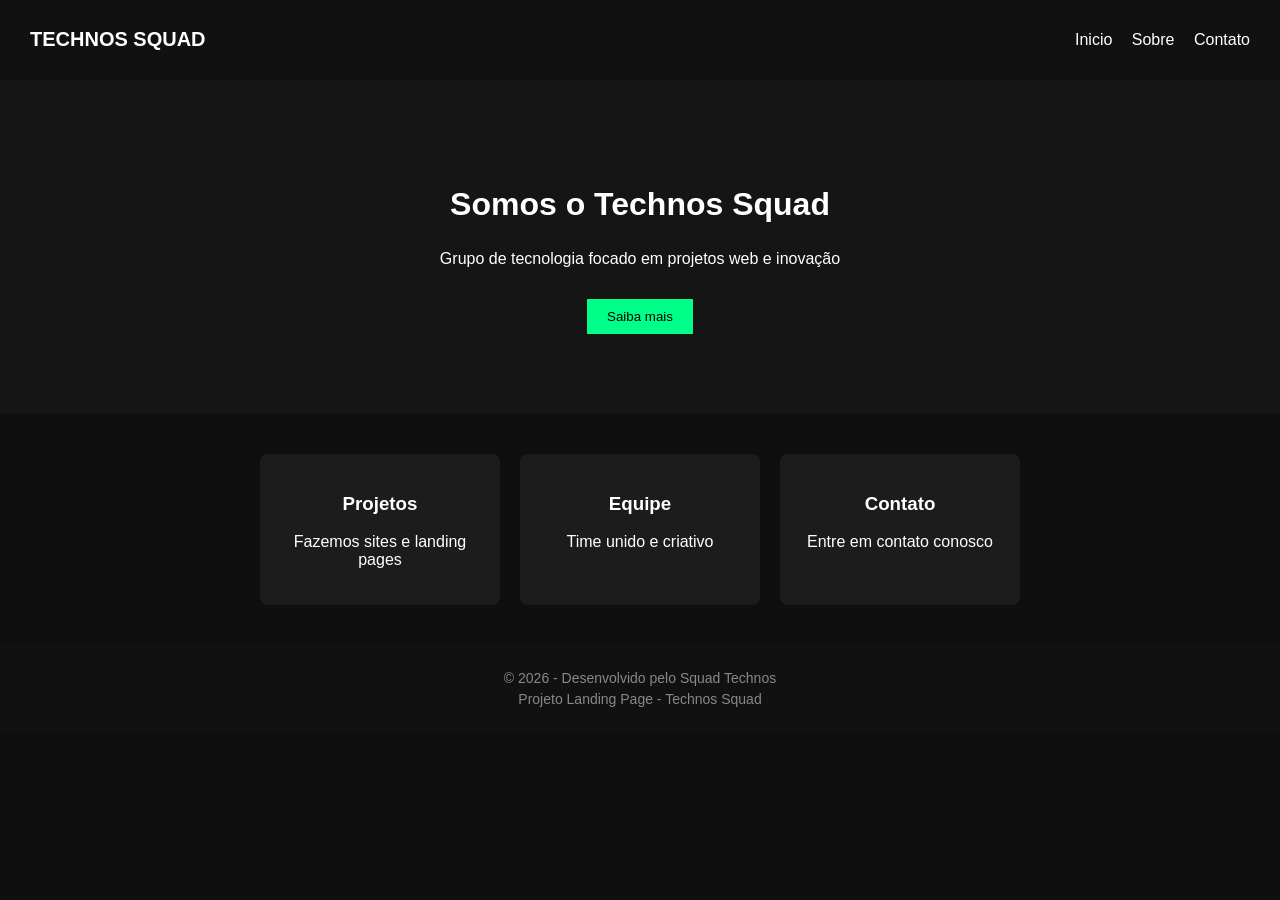
==== index.html @ b8d07aed "commit3: finaliza layout com banner" ====
<!DOCTYPE html>
<html>
<head>
    <meta charset="UTF-8">
    <title>TECHNOS SQUAD</title>
    <link rel="stylesheet" href="style.css">
</head>
<body>
    <header>
        <h1>TECHNOS SQUAD</h1>
        <nav>
            <a href="#">Inicio</a>
            <a href="#">Sobre</a>
            <a href="#">Contato</a>
        </nav>
    </header>

    <main>
        <section class="banner">
            
            <h2>Somos o Technos Squad</h2>
            <p>Grupo de tecnologia focado em projetos web e inovação</p>
            <button>Saiba mais</button>
        </section>

        <section class="sobre">
            <div class="box">
                <h3>Projetos</h3>
                <p>Fazemos sites e landing pages</p>
            </div>
            <div class="box">
                <h3>Equipe</h3>
                <p>Time unido e criativo</p>
            </div>
            <div class="box">
                <h3>Contato</h3>
                <p>Entre em contato conosco</p>
            </div>
        </section>
    </main>

    <footer>
        <p>© 2026 - Desenvolvido pelo Squad Technos</p>
        <p>Projeto Landing Page - Technos Squad</p>
    </footer>
</body>
</html>
---- style.css ----
body{
    margin: 0;
    font-family: Arial;
    background: #0f0f0f;
    color: white;
}

header{
    display: flex;
    justify-content: space-between;
    padding: 15px 30px;
    background: #111;
    align-items: center;
}

header h1{
    font-size: 20px;
}

nav a{
    color: white;
    text-decoration: none;
    margin-left: 15px;
}

.banner{
    padding: 80px 30px;
    text-align: center;
    background: #151515;
}

.banner h2{
    font-size: 32px;
}

.banner button{
    padding: 10px 20px;
    margin-top: 15px;
    background: #00ff88;
    border: none;
    cursor: pointer;
}

.sobre{
    display: flex;
    justify-content: center;
    gap: 20px;
    padding: 40px;
}

.box{
    background: #1c1c1c;
    padding: 20px;
    width: 200px;
    border-radius: 8px;
    text-align: center;
}

footer{
    text-align: center;
    padding: 20px;
    background: #111;
    font-size: 14px;
    color: #888;
}

footer p{
    margin: 5px;
}
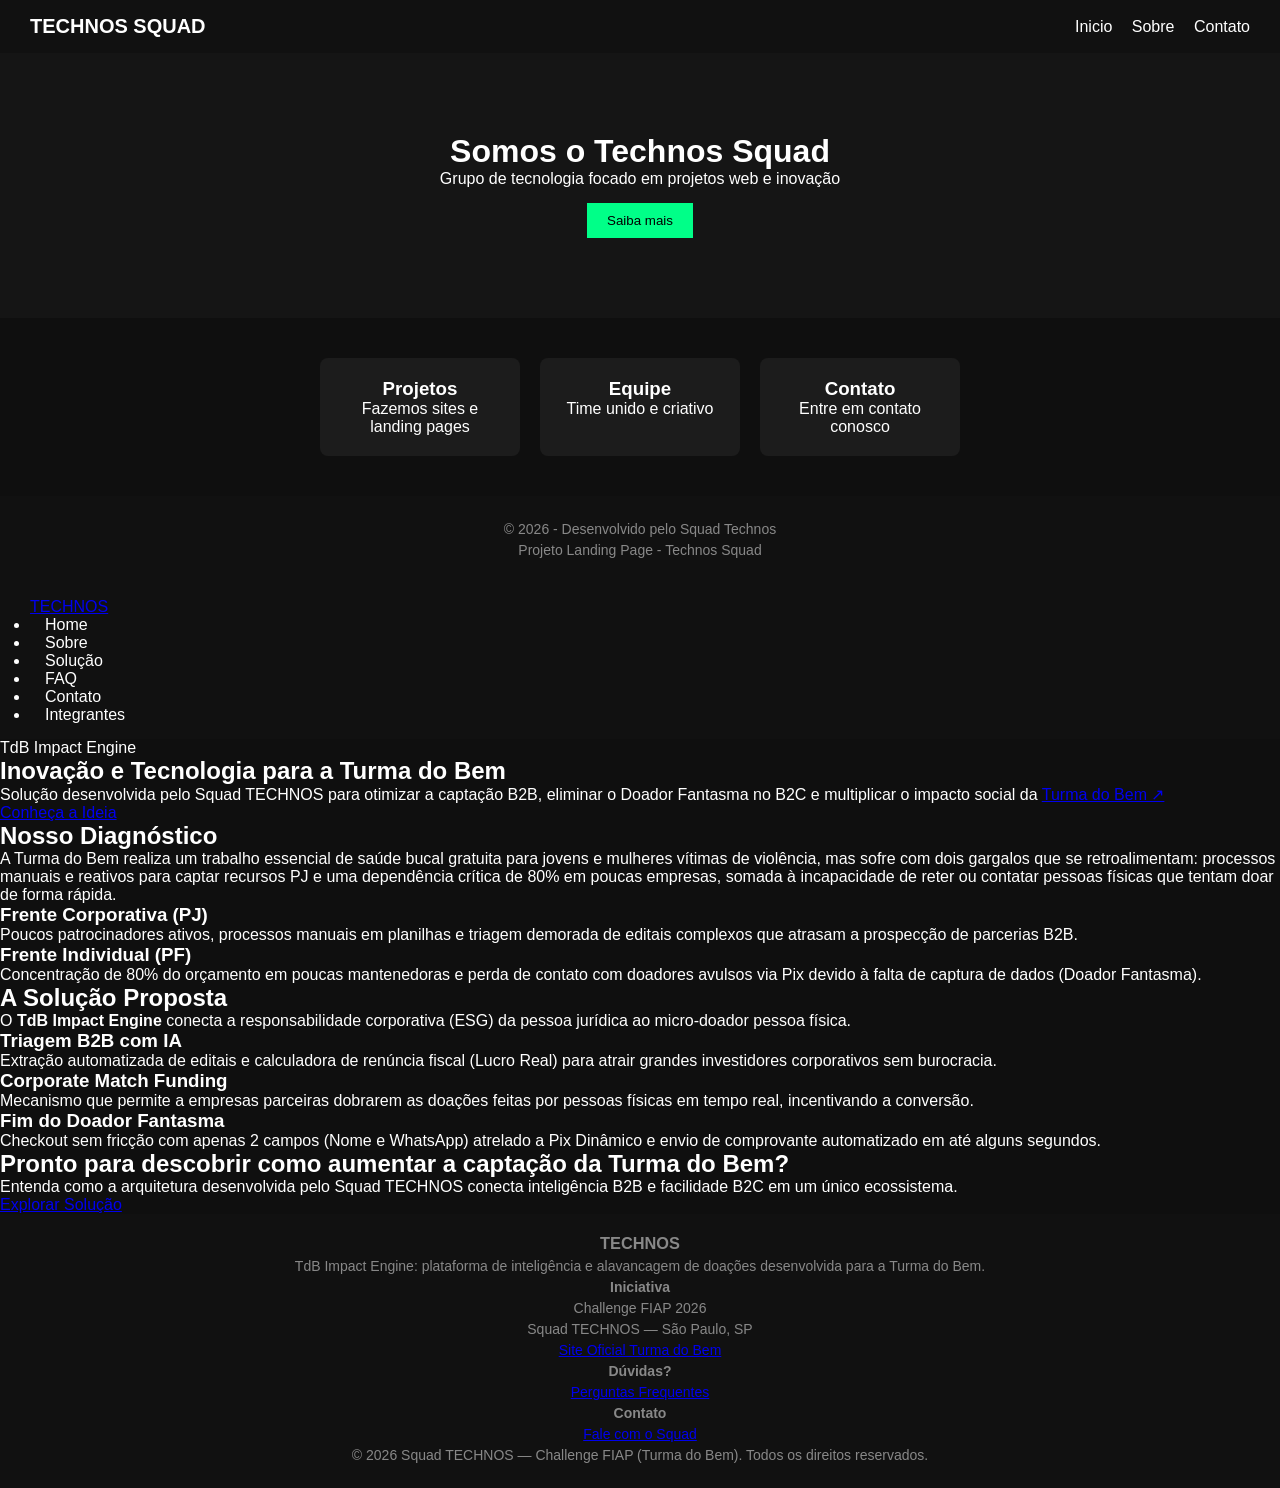
==== commit 798d2cc9: "merge: resolve conflito" ====
--- a/index.html
+++ b/index.html
@@ -44,4 +44,171 @@
         <p>Projeto Landing Page - Technos Squad</p>
     </footer>
 </body>
+</html><!DOCTYPE html>
+
+<html lang="pt-BR">
+
+<head>
+
+  <meta charset="UTF-8">
+
+  <meta name="viewport" content="width=device-width, initial-scale=1.0">
+
+  <title>TECHNOS - TdB Impact Engine</title>
+
+  <link rel="stylesheet" href="css/style.css">
+
+  <link rel="icon" href="imagens/icon technos.jpeg" type="image/jpeg">
+
+
+</head>
+
+<body>
+
+  <!-- HEADER / NAVEGAÇÃO  -->
+
+  <header class="header">
+
+    <div class="container header-container">
+      <div class="logo">
+        <a href="index.html">TECHNOS</a>
+      </div>
+      <nav class="nav-menu">
+        <ul>
+          <li><a href="index.html" class="active">Home</a></li>
+          <li><a href="paginas/sobre.html">Sobre</a></li>
+          <li><a href="paginas/solucao.html">Solução</a></li>
+          <li><a href="paginas/faq.html">FAQ</a></li>
+          <li><a href="paginas/contato.html">Contato</a></li>
+          <li><a href="paginas/integrantes.html">Integrantes</a></li>
+        </ul>
+      </nav>
+    </div>
+
+  </header>
+
+
+  
+  <!-- HOME -->
+
+  <section class="hero">
+
+    <div class="container hero-container">
+      <span class="badge-solucao">TdB Impact Engine</span>
+      <h1 class="hero-title">Inovação e Tecnologia para a <span>Turma do Bem</span></h1>
+      <p class="hero-description">
+        Solução desenvolvida pelo Squad TECHNOS para otimizar a captação B2B, eliminar o Doador Fantasma no B2C e multiplicar o impacto social da <a href="https://turmadobem.org.br/" target="_blank" rel="noopener noreferrer" class="link-externo" title="Clique para acessar o site oficial da Turma do Bem">Turma do Bem ↗</a>
+      </p>
+      <a href="paginas/sobre.html" class="btn btn-primary">Conheça a Ideia</a>
+    </div>
+
+  </section>
+      
+  <!-- DIAGNÓSTICO E GARGALOS DA TURMA DO BEM -->
+
+  <section class="section problema">
+
+    <div class="container">
+      <h2 class="section-title">Nosso Diagnóstico</h2>
+      
+      <p class="section-subtitle">
+        A Turma do Bem realiza um trabalho essencial de saúde bucal gratuita para jovens e mulheres vítimas de violência, mas sofre com dois gargalos que se retroalimentam: processos manuais e reativos para captar recursos PJ e uma dependência crítica de 80% em poucas empresas, somada à incapacidade de reter ou contatar pessoas físicas que tentam doar de forma rápida.
+      </p>
+      
+      <div class="grid-2">
+        <div class="card">
+          <h3>Frente Corporativa (PJ)</h3>
+          <p>Poucos patrocinadores ativos, processos manuais em planilhas e triagem demorada de editais complexos que atrasam a prospecção de parcerias B2B.</p>
+        </div>
+        <div class="card">
+          <h3>Frente Individual (PF)</h3>
+          <p>Concentração de 80% do orçamento em poucas mantenedoras e perda de contato com doadores avulsos via Pix devido à falta de captura de dados (Doador Fantasma).</p>
+        </div>
+      </div>
+    </div>
+
+  </section>
+
+  <!-- SOLUÇÃO -->
+   
+  <section class="section proposta">
+
+    <div class="container">
+      <h2 class="section-title">A Solução Proposta</h2>
+
+      <p class="section-subtitle">
+        O <strong>TdB Impact Engine</strong> conecta a responsabilidade corporativa (ESG) da pessoa jurídica ao micro-doador pessoa física.
+      </p>
+      
+      <div class="grid-3">
+        <div class="card card-highlight">
+          <h3>Triagem B2B com IA</h3>
+          <p>Extração automatizada de editais e calculadora de renúncia fiscal (Lucro Real) para atrair grandes investidores corporativos sem burocracia.</p>
+        </div>
+        <div class="card card-highlight">
+          <h3>Corporate Match Funding</h3>
+          <p>Mecanismo que permite a empresas parceiras dobrarem as doações feitas por pessoas físicas em tempo real, incentivando a conversão.</p>
+        </div>
+        <div class="card card-highlight">
+          <h3>Fim do Doador Fantasma</h3>
+          <p>Checkout sem fricção com apenas 2 campos (Nome e WhatsApp) atrelado a Pix Dinâmico e envio de comprovante automatizado em até alguns segundos.</p>
+        </div>
+      </div>
+    </div>
+
+  </section>
+
+  <!-- SOLUÇÃO + CTA -->
+
+  <section class="section destaque">
+
+    <div class="container destaque-container">
+      <h2>Pronto para descobrir como aumentar a captação da Turma do Bem?</h2>
+      <p>Entenda como a arquitetura desenvolvida pelo Squad TECHNOS conecta inteligência B2B e facilidade B2C em um único ecossistema.</p>
+      <a href="paginas/solucao.html" class="btn btn-secondary">Explorar Solução</a>
+    </div>
+
+  </section>
+
+  <!-- FOOTER -->
+
+  <footer>
+
+    <div class="container footer-grid">
+      <div class="footer-col">
+        <h3 class="footer-logo">TECHNOS</h3>
+        <p class="footer-text">
+          TdB Impact Engine: plataforma de inteligência e alavancagem de doações desenvolvida para a Turma do Bem.
+        </p>
+      </div>
+
+      <div class="footer-col">
+        <h4 class="footer-heading">Iniciativa</h4>
+        <p class="footer-text">Challenge FIAP 2026</p>
+        <p class="footer-text">Squad TECHNOS — São Paulo, SP</p>
+        <p class="footer-text"><a href="https://turmadobem.org.br/" target="_blank" rel="noopener noreferrer">Site Oficial Turma do Bem</a></p>
+      </div>
+
+      <div class="footer-col">
+        <h4 class="footer-heading">Dúvidas?</h4>
+        <p class="footer-text"><a href="paginas/faq.html">Perguntas Frequentes</a></p>
+      </div>
+
+      <div class="footer-col">
+        <h4 class="footer-heading">Contato</h4>
+        <p class="footer-text"><a href="paginas/contato.html">Fale com o Squad</a></p>
+      </div>
+
+    </div>
+
+    <div class="footer-bottom">
+      <div class="container">
+        <p>&copy; 2026 Squad TECHNOS — Challenge FIAP (Turma do Bem). Todos os direitos reservados.</p>
+      </div>
+    </div>
+    
+  </footer>
+
+</body>
+
 </html>
--- a/css/style.css
+++ b/css/style.css
@@ -0,0 +1,6 @@
+/* Reset Global e Normalização */
+* {
+  margin: 0;
+  padding: 0;
+  box-sizing: border-box;
+}
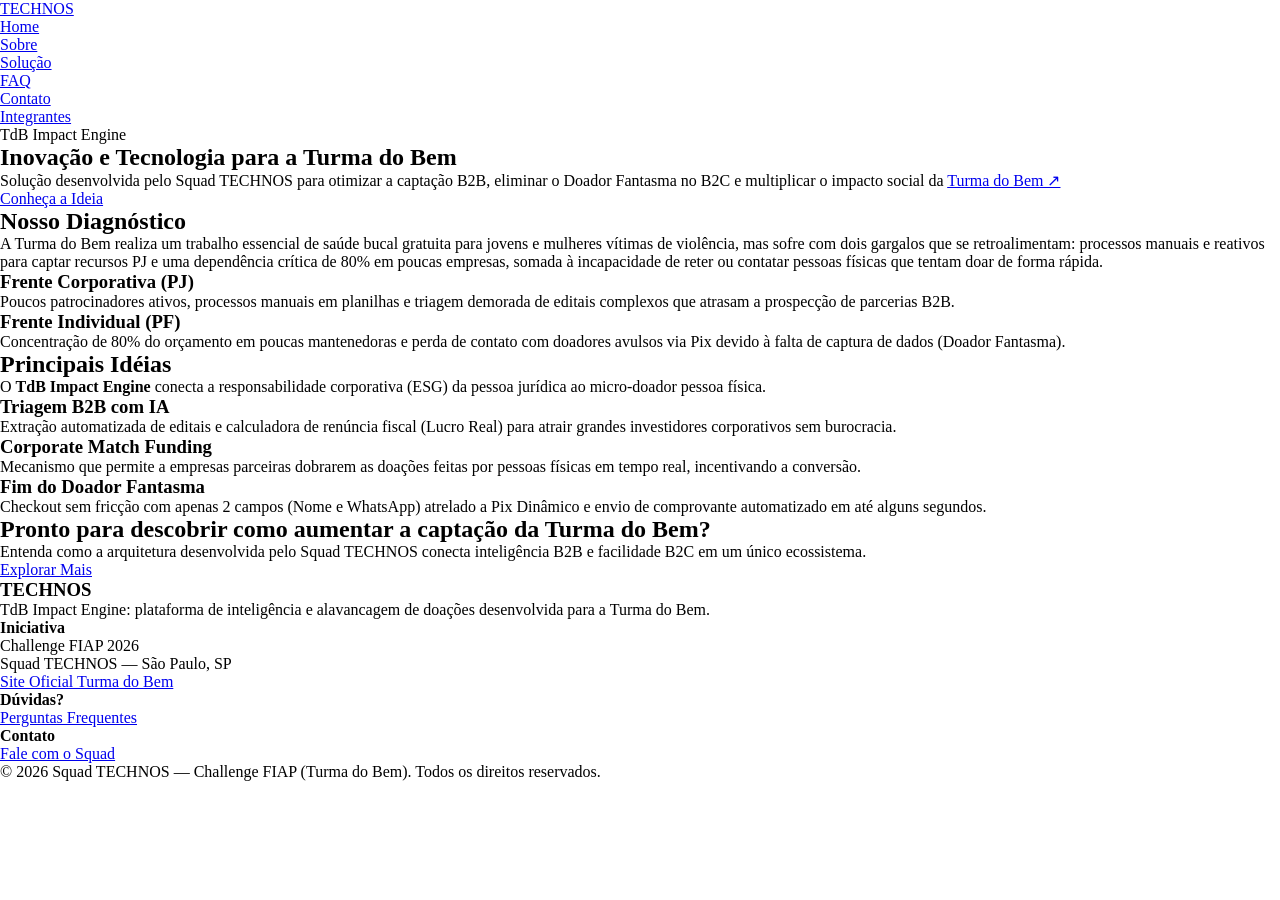
==== commit 5ecc2bb6: "minhas alterações nas páginas index e sobre na versão antiga" ====
--- a/index.html
+++ b/index.html
@@ -1,50 +1,4 @@
 <!DOCTYPE html>
-<html>
-<head>
-    <meta charset="UTF-8">
-    <title>TECHNOS SQUAD</title>
-    <link rel="stylesheet" href="style.css">
-</head>
-<body>
-    <header>
-        <h1>TECHNOS SQUAD</h1>
-        <nav>
-            <a href="#">Inicio</a>
-            <a href="#">Sobre</a>
-            <a href="#">Contato</a>
-        </nav>
-    </header>
-
-    <main>
-        <section class="banner">
-            
-            <h2>Somos o Technos Squad</h2>
-            <p>Grupo de tecnologia focado em projetos web e inovação</p>
-            <button>Saiba mais</button>
-        </section>
-
-        <section class="sobre">
-            <div class="box">
-                <h3>Projetos</h3>
-                <p>Fazemos sites e landing pages</p>
-            </div>
-            <div class="box">
-                <h3>Equipe</h3>
-                <p>Time unido e criativo</p>
-            </div>
-            <div class="box">
-                <h3>Contato</h3>
-                <p>Entre em contato conosco</p>
-            </div>
-        </section>
-    </main>
-
-    <footer>
-        <p>© 2026 - Desenvolvido pelo Squad Technos</p>
-        <p>Projeto Landing Page - Technos Squad</p>
-    </footer>
-</body>
-</html><!DOCTYPE html>
 
 <html lang="pt-BR">
 
@@ -58,7 +12,7 @@
 
   <link rel="stylesheet" href="css/style.css">
 
-  <link rel="icon" href="imagens/icon technos.jpeg" type="image/jpeg">
+  <link rel="icon" href="imagens/icon-technos.jpeg" type="image/jpeg">
 
 
 </head>
@@ -134,7 +88,7 @@
   <section class="section proposta">
 
     <div class="container">
-      <h2 class="section-title">A Solução Proposta</h2>
+      <h2 class="section-title">Principais Idéias</h2>
 
       <p class="section-subtitle">
         O <strong>TdB Impact Engine</strong> conecta a responsabilidade corporativa (ESG) da pessoa jurídica ao micro-doador pessoa física.
@@ -165,7 +119,7 @@
     <div class="container destaque-container">
       <h2>Pronto para descobrir como aumentar a captação da Turma do Bem?</h2>
       <p>Entenda como a arquitetura desenvolvida pelo Squad TECHNOS conecta inteligência B2B e facilidade B2C em um único ecossistema.</p>
-      <a href="paginas/solucao.html" class="btn btn-secondary">Explorar Solução</a>
+      <a href="paginas/sobre.html" class="btn btn-secondary">Explorar Mais</a>
     </div>
 
   </section>
--- a/css/style.css
+++ b/css/style.css
@@ -1,6 +1,7 @@
-/* Reset Global e Normalização */
-* {
-  margin: 0;
-  padding: 0;
-  box-sizing: border-box;
-}
+  * {
+    margin: 0;
+    padding: 0;
+    box-sizing: border-box;
+  }
+  
+  
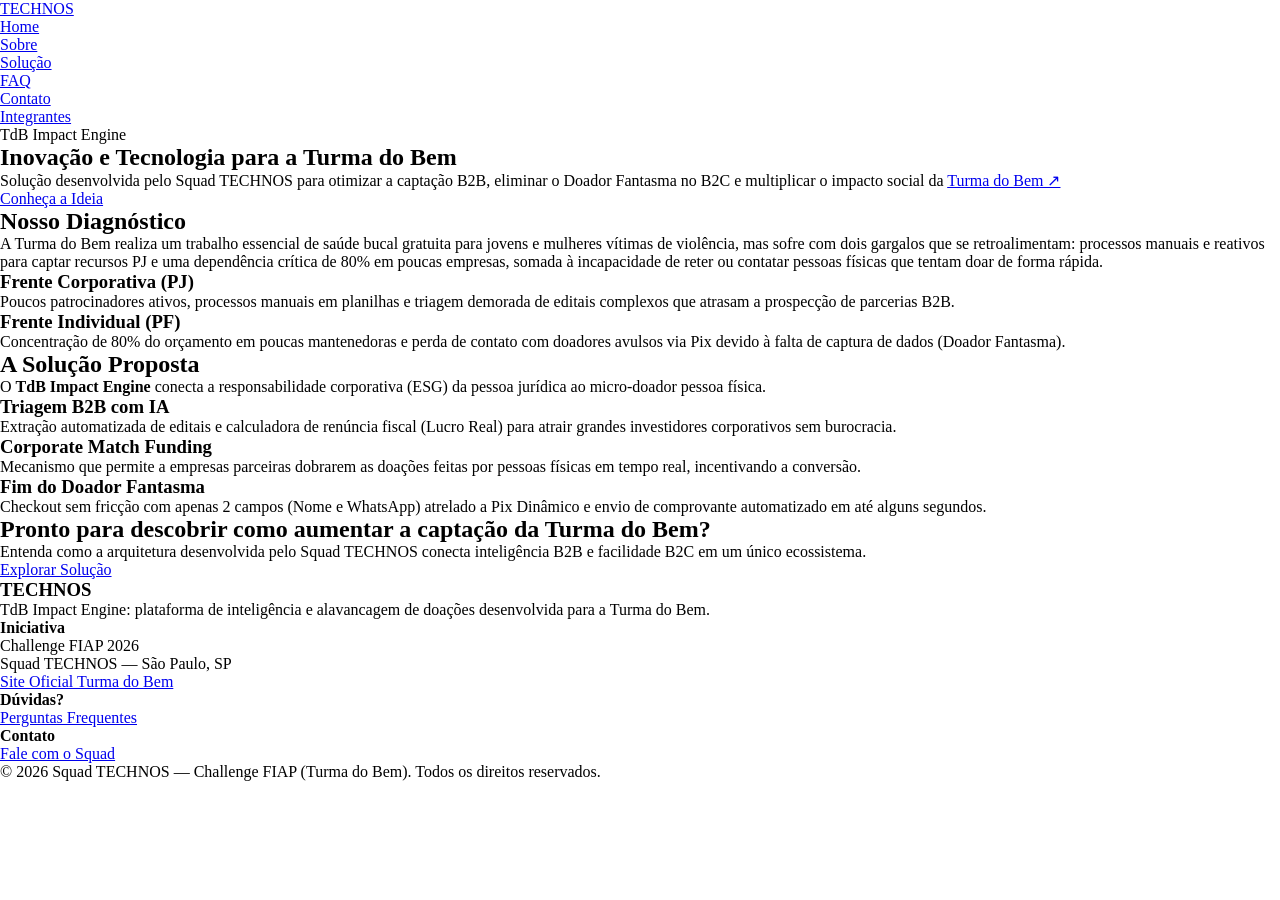
==== commit 1a2a778b: "feat: Criando pagina da solução 01" ====
--- a/index.html
+++ b/index.html
@@ -12,7 +12,7 @@
 
   <link rel="stylesheet" href="css/style.css">
 
-  <link rel="icon" href="imagens/icon-technos.jpeg" type="image/jpeg">
+  <link rel="icon" href="imagens/icon technos.jpeg" type="image/jpeg">
 
 
 </head>
@@ -31,7 +31,7 @@
         <ul>
           <li><a href="index.html" class="active">Home</a></li>
           <li><a href="paginas/sobre.html">Sobre</a></li>
-          <li><a href="paginas/solucao.html">Solução</a></li>
+          <li><a href="paginas/solucao/doar.html">Solução</a></li>
           <li><a href="paginas/faq.html">FAQ</a></li>
           <li><a href="paginas/contato.html">Contato</a></li>
           <li><a href="paginas/integrantes.html">Integrantes</a></li>
@@ -88,7 +88,7 @@
   <section class="section proposta">
 
     <div class="container">
-      <h2 class="section-title">Principais Idéias</h2>
+      <h2 class="section-title">A Solução Proposta</h2>
 
       <p class="section-subtitle">
         O <strong>TdB Impact Engine</strong> conecta a responsabilidade corporativa (ESG) da pessoa jurídica ao micro-doador pessoa física.
@@ -119,7 +119,7 @@
     <div class="container destaque-container">
       <h2>Pronto para descobrir como aumentar a captação da Turma do Bem?</h2>
       <p>Entenda como a arquitetura desenvolvida pelo Squad TECHNOS conecta inteligência B2B e facilidade B2C em um único ecossistema.</p>
-      <a href="paginas/sobre.html" class="btn btn-secondary">Explorar Mais</a>
+      <a href="paginas/solucao.html" class="btn btn-secondary">Explorar Solução</a>
     </div>
 
   </section>
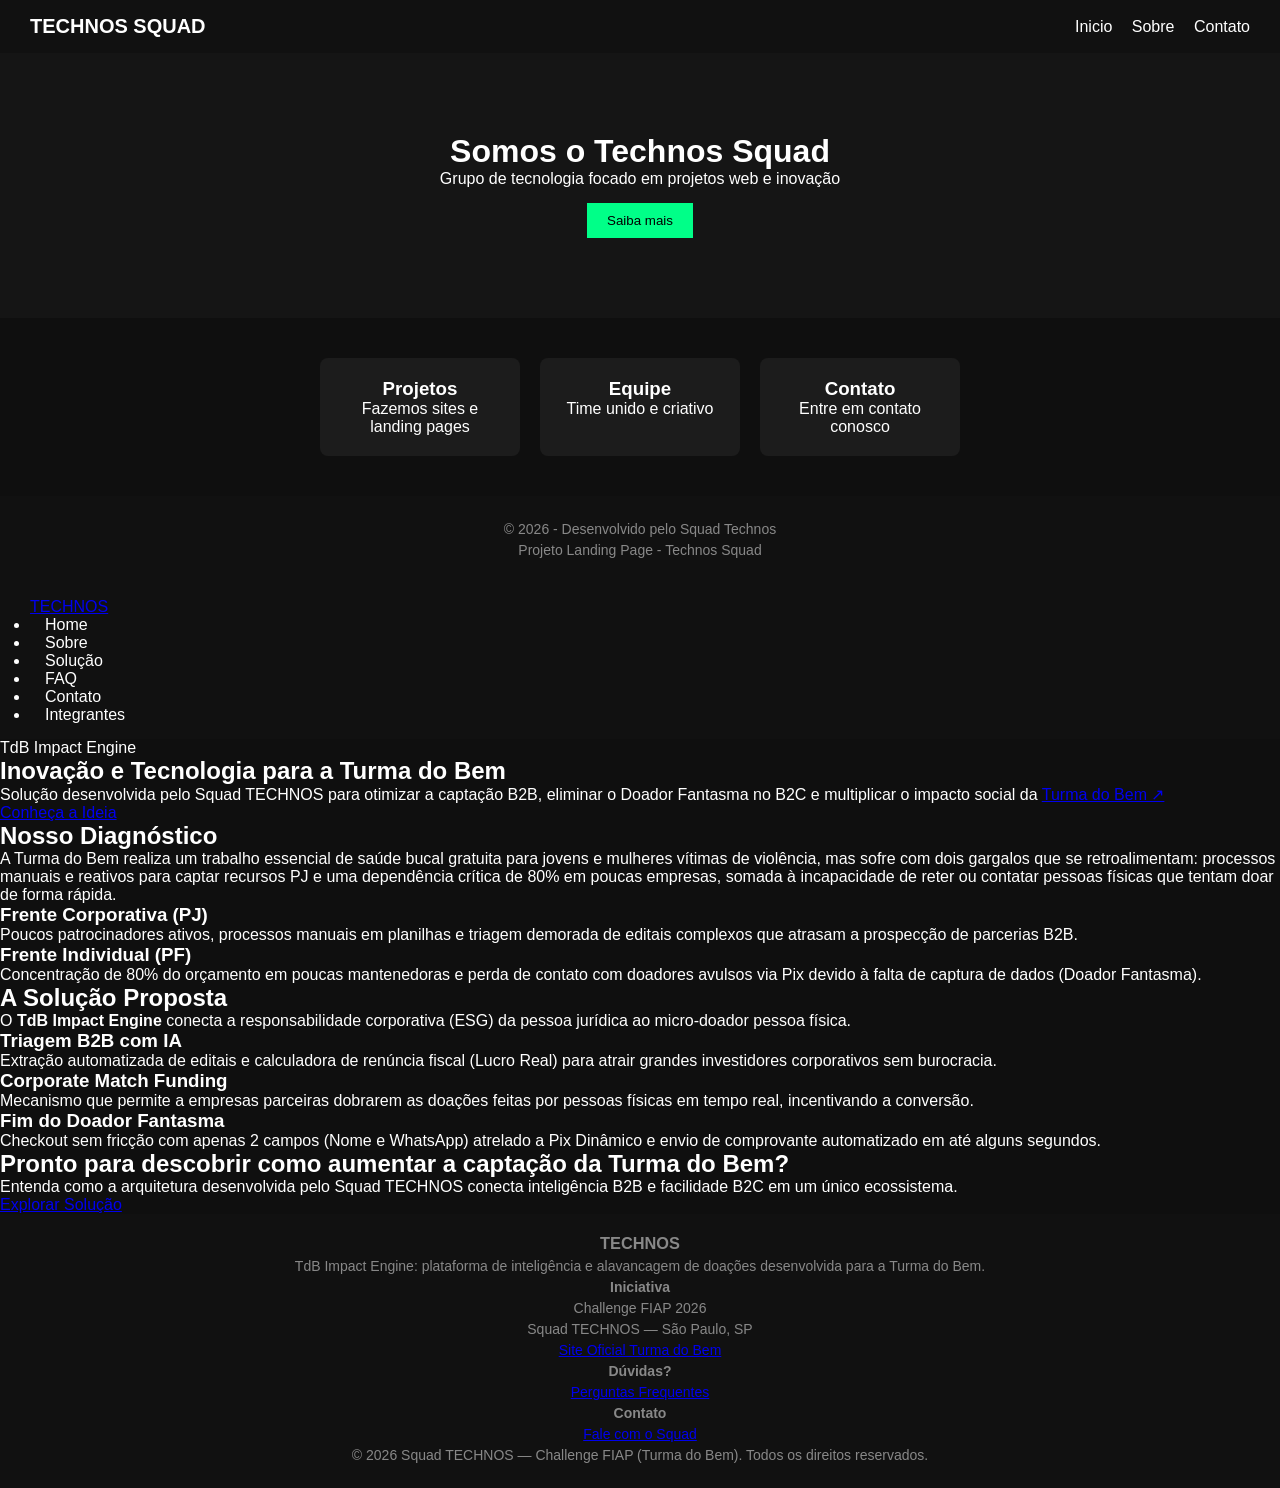
==== commit c8c15458: "Merge 798d2cc99e1f972ea6f9c330f78985340f4f1e43 into 31f8aafe50f6945b1382080e2da669cca920d8a2" ====
--- a/index.html
+++ b/index.html
@@ -1,4 +1,50 @@
 <!DOCTYPE html>
+<html>
+<head>
+    <meta charset="UTF-8">
+    <title>TECHNOS SQUAD</title>
+    <link rel="stylesheet" href="style.css">
+</head>
+<body>
+    <header>
+        <h1>TECHNOS SQUAD</h1>
+        <nav>
+            <a href="#">Inicio</a>
+            <a href="#">Sobre</a>
+            <a href="#">Contato</a>
+        </nav>
+    </header>
+
+    <main>
+        <section class="banner">
+            
+            <h2>Somos o Technos Squad</h2>
+            <p>Grupo de tecnologia focado em projetos web e inovação</p>
+            <button>Saiba mais</button>
+        </section>
+
+        <section class="sobre">
+            <div class="box">
+                <h3>Projetos</h3>
+                <p>Fazemos sites e landing pages</p>
+            </div>
+            <div class="box">
+                <h3>Equipe</h3>
+                <p>Time unido e criativo</p>
+            </div>
+            <div class="box">
+                <h3>Contato</h3>
+                <p>Entre em contato conosco</p>
+            </div>
+        </section>
+    </main>
+
+    <footer>
+        <p>© 2026 - Desenvolvido pelo Squad Technos</p>
+        <p>Projeto Landing Page - Technos Squad</p>
+    </footer>
+</body>
+</html><!DOCTYPE html>
 
 <html lang="pt-BR">
 
--- a/style.css
+++ b/style.css
@@ -0,0 +1,69 @@
+body{
+    margin: 0;
+    font-family: Arial;
+    background: #0f0f0f;
+    color: white;
+}
+
+header{
+    display: flex;
+    justify-content: space-between;
+    padding: 15px 30px;
+    background: #111;
+    align-items: center;
+}
+
+header h1{
+    font-size: 20px;
+}
+
+nav a{
+    color: white;
+    text-decoration: none;
+    margin-left: 15px;
+}
+
+.banner{
+    padding: 80px 30px;
+    text-align: center;
+    background: #151515;
+}
+
+.banner h2{
+    font-size: 32px;
+}
+
+.banner button{
+    padding: 10px 20px;
+    margin-top: 15px;
+    background: #00ff88;
+    border: none;
+    cursor: pointer;
+}
+
+.sobre{
+    display: flex;
+    justify-content: center;
+    gap: 20px;
+    padding: 40px;
+}
+
+.box{
+    background: #1c1c1c;
+    padding: 20px;
+    width: 200px;
+    border-radius: 8px;
+    text-align: center;
+}
+
+footer{
+    text-align: center;
+    padding: 20px;
+    background: #111;
+    font-size: 14px;
+    color: #888;
+}
+
+footer p{
+    margin: 5px;
+}
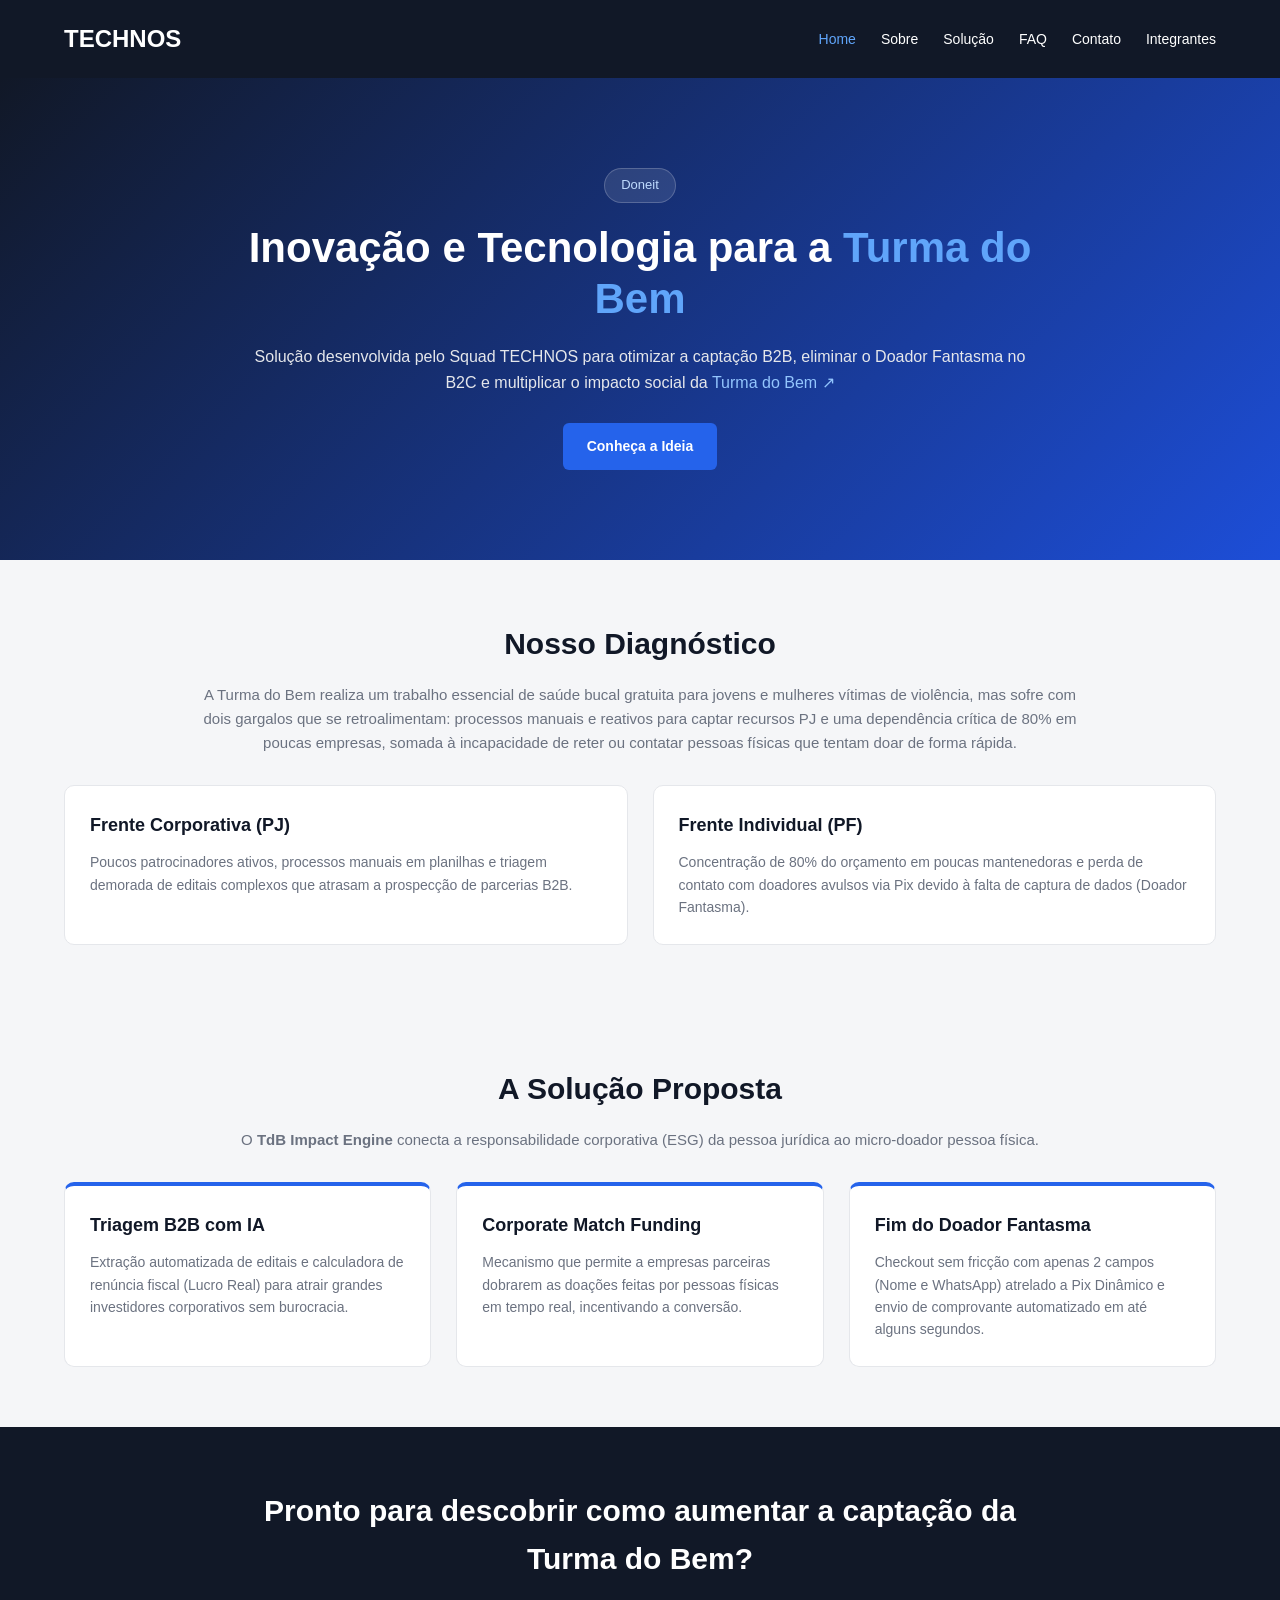
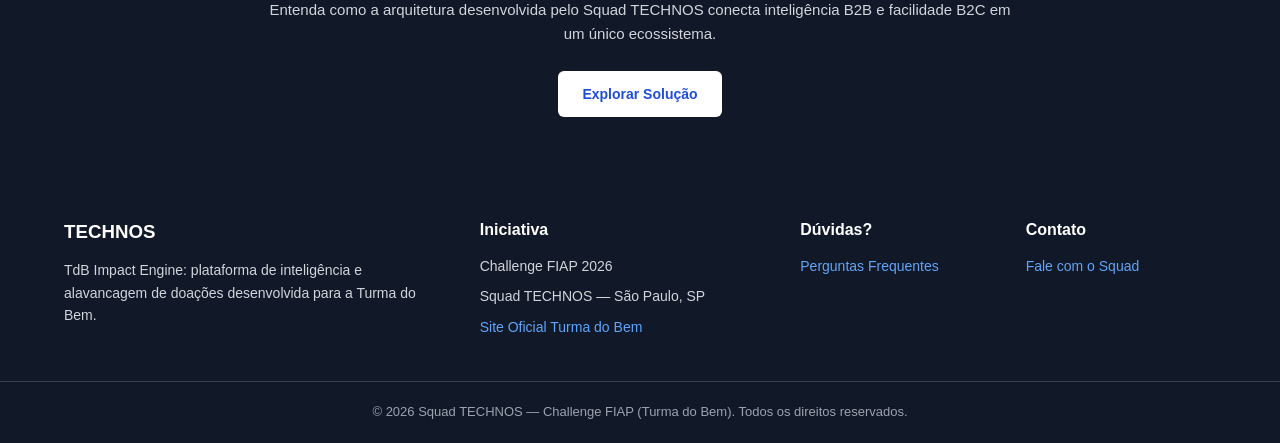
==== commit ada2ae22: "Adiciona imagens sobre o projeto." ====
--- a/index.html
+++ b/index.html
@@ -1,50 +1,4 @@
 <!DOCTYPE html>
-<html>
-<head>
-    <meta charset="UTF-8">
-    <title>TECHNOS SQUAD</title>
-    <link rel="stylesheet" href="style.css">
-</head>
-<body>
-    <header>
-        <h1>TECHNOS SQUAD</h1>
-        <nav>
-            <a href="#">Inicio</a>
-            <a href="#">Sobre</a>
-            <a href="#">Contato</a>
-        </nav>
-    </header>
-
-    <main>
-        <section class="banner">
-            
-            <h2>Somos o Technos Squad</h2>
-            <p>Grupo de tecnologia focado em projetos web e inovação</p>
-            <button>Saiba mais</button>
-        </section>
-
-        <section class="sobre">
-            <div class="box">
-                <h3>Projetos</h3>
-                <p>Fazemos sites e landing pages</p>
-            </div>
-            <div class="box">
-                <h3>Equipe</h3>
-                <p>Time unido e criativo</p>
-            </div>
-            <div class="box">
-                <h3>Contato</h3>
-                <p>Entre em contato conosco</p>
-            </div>
-        </section>
-    </main>
-
-    <footer>
-        <p>© 2026 - Desenvolvido pelo Squad Technos</p>
-        <p>Projeto Landing Page - Technos Squad</p>
-    </footer>
-</body>
-</html><!DOCTYPE html>
 
 <html lang="pt-BR">
 
@@ -54,7 +8,7 @@
 
   <meta name="viewport" content="width=device-width, initial-scale=1.0">
 
-  <title>TECHNOS - TdB Impact Engine</title>
+  <title>TECHNOS - Doneit</title>
 
   <link rel="stylesheet" href="css/style.css">
 
@@ -94,7 +48,7 @@
   <section class="hero">
 
     <div class="container hero-container">
-      <span class="badge-solucao">TdB Impact Engine</span>
+      <span class="badge-solucao">Doneit</span>
       <h1 class="hero-title">Inovação e Tecnologia para a <span>Turma do Bem</span></h1>
       <p class="hero-description">
         Solução desenvolvida pelo Squad TECHNOS para otimizar a captação B2B, eliminar o Doador Fantasma no B2C e multiplicar o impacto social da <a href="https://turmadobem.org.br/" target="_blank" rel="noopener noreferrer" class="link-externo" title="Clique para acessar o site oficial da Turma do Bem">Turma do Bem ↗</a>
--- a/css/style.css
+++ b/css/style.css
@@ -1,7 +1,331 @@
-  * {
+
+/* Configurações gerais */
+
+* {
     margin: 0;
     padding: 0;
     box-sizing: border-box;
-  }
-  
-  +}
+
+body {
+    font-family: Arial, Helvetica, sans-serif;
+    background-color: #f5f6f8;
+    color: #222;
+    line-height: 1.6;
+}
+
+.container {
+    width: 90%;
+    max-width: 1200px;
+    margin: 0 auto;
+}
+
+/* Cabeçalho */
+
+.header {
+    background-color: #111827;
+    padding: 20px 0;
+}
+
+.header-container {
+    display: flex;
+    justify-content: space-between;
+    align-items: center;
+    gap: 25px;
+}
+
+.logo a {
+    color: #fff;
+    text-decoration: none;
+    font-size: 24px;
+    font-weight: bold;
+}
+
+.nav-menu ul {
+    display: flex;
+    align-items: center;
+    flex-wrap: wrap;
+    gap: 25px;
+    list-style: none;
+}
+
+.nav-menu a {
+    color: #fff;
+    text-decoration: none;
+    font-size: 14px;
+}
+
+.nav-menu a:hover,
+.nav-menu a.active {
+    color: #60a5fa;
+}
+
+/* Seção inicial */
+
+.hero {
+    background: linear-gradient(135deg, #111827, #1d4ed8);
+    color: #fff;
+    padding: 90px 0;
+}
+
+.hero-container {
+    text-align: center;
+}
+
+.badge-solucao {
+    display: inline-block;
+    color: #bfdbfe;
+    background-color: rgba(255, 255, 255, 0.1);
+    border: 1px solid rgba(255, 255, 255, 0.2);
+    border-radius: 20px;
+    padding: 6px 16px;
+    font-size: 13px;
+    margin-bottom: 20px;
+}
+
+.hero-title {
+    max-width: 850px;
+    margin: 0 auto 20px;
+    font-size: 42px;
+    line-height: 1.2;
+}
+
+.hero-title span {
+    color: #60a5fa;
+}
+
+.hero-description {
+    max-width: 800px;
+    margin: 0 auto 28px;
+    color: #e5e7eb;
+    font-size: 16px;
+}
+
+.link-externo {
+    color: #93c5fd;
+    text-decoration: none;
+}
+
+.link-externo:hover {
+    text-decoration: underline;
+}
+
+/* Botões */
+
+.btn {
+    display: inline-block;
+    padding: 12px 24px;
+    border-radius: 6px;
+    text-decoration: none;
+    font-size: 14px;
+    font-weight: bold;
+    transition: background-color 0.2s;
+}
+
+.btn-primary {
+    background-color: #2563eb;
+    color: #fff;
+}
+
+.btn-primary:hover {
+    background-color: #1d4ed8;
+}
+
+.btn-secondary {
+    background-color: #fff;
+    color: #1d4ed8;
+}
+
+.btn-secondary:hover {
+    background-color: #e5e7eb;
+}
+
+/* Seções gerais */
+
+.section {
+    padding: 60px 0;
+}
+
+.section-title {
+    color: #111827;
+    font-size: 30px;
+    text-align: center;
+    margin-bottom: 15px;
+}
+
+.section-subtitle {
+    max-width: 900px;
+    margin: 0 auto 30px;
+    color: #6b7280;
+    text-align: center;
+    font-size: 15px;
+}
+
+/* Grades e cartões */
+
+.grid-2,
+.grid-3 {
+    display: grid;
+    gap: 25px;
+}
+
+.grid-2 {
+    grid-template-columns: repeat(2, minmax(0, 1fr));
+}
+
+.grid-3 {
+    grid-template-columns: repeat(3, minmax(0, 1fr));
+}
+
+.card {
+    background-color: #fff;
+    padding: 25px;
+    border: 1px solid #e5e7eb;
+    border-radius: 10px;
+}
+
+.card h3 {
+    color: #111827;
+    font-size: 18px;
+    margin-bottom: 12px;
+}
+
+.card p {
+    color: #6b7280;
+    font-size: 14px;
+}
+
+.card-highlight {
+    border-top: 4px solid #2563eb;
+}
+
+/* Destaque final */
+
+.destaque {
+    background-color: #111827;
+    color: #fff;
+}
+
+.destaque-container {
+    text-align: center;
+}
+
+.destaque-container h2 {
+    max-width: 800px;
+    margin: 0 auto 15px;
+    font-size: 30px;
+}
+
+.destaque-container p {
+    max-width: 750px;
+    margin: 0 auto 25px;
+    color: #d1d5db;
+    font-size: 15px;
+}
+
+/* Rodapé */
+
+footer {
+    background-color: #111827;
+    color: #fff;
+    padding-top: 40px;
+}
+
+.footer-grid {
+    display: grid;
+    grid-template-columns: 2fr 1.5fr 1fr 1fr;
+    gap: 35px;
+    padding-bottom: 35px;
+}
+
+.footer-logo,
+.footer-heading {
+    margin-bottom: 12px;
+}
+
+.footer-text {
+    color: #d1d5db;
+    margin-bottom: 8px;
+    font-size: 14px;
+}
+
+.footer-col a {
+    color: #60a5fa;
+    text-decoration: none;
+}
+
+.footer-col a:hover {
+    text-decoration: underline;
+}
+
+.footer-bottom {
+    border-top: 1px solid #374151;
+    padding: 20px 0;
+    text-align: center;
+}
+
+.footer-bottom p {
+    color: #9ca3af;
+    font-size: 13px;
+}
+
+/* Responsividade */
+
+@media (max-width: 850px) {
+    .header-container {
+        flex-direction: column;
+    }
+
+    .nav-menu ul {
+        justify-content: center;
+    }
+
+    .grid-3 {
+        grid-template-columns: repeat(2, minmax(0, 1fr));
+    }
+
+    .footer-grid {
+        grid-template-columns: repeat(2, minmax(0, 1fr));
+    }
+
+    .hero {
+        padding: 70px 0;
+    }
+
+    .hero-title {
+        font-size: 34px;
+    }
+}
+
+@media (max-width: 500px) {
+    .grid-2,
+    .grid-3,
+    .footer-grid {
+        grid-template-columns: 1fr;
+    }
+
+    .section {
+        padding: 40px 0;
+    }
+
+    .section-title,
+    .destaque-container h2 {
+        font-size: 25px;
+    }
+
+    .hero-title {
+        font-size: 29px;
+    }
+
+    .hero-description {
+        font-size: 14px;
+    }
+
+    .nav-menu ul {
+        gap: 12px 18px;
+    }
+
+    .card {
+        padding: 20px;
+    }
+}
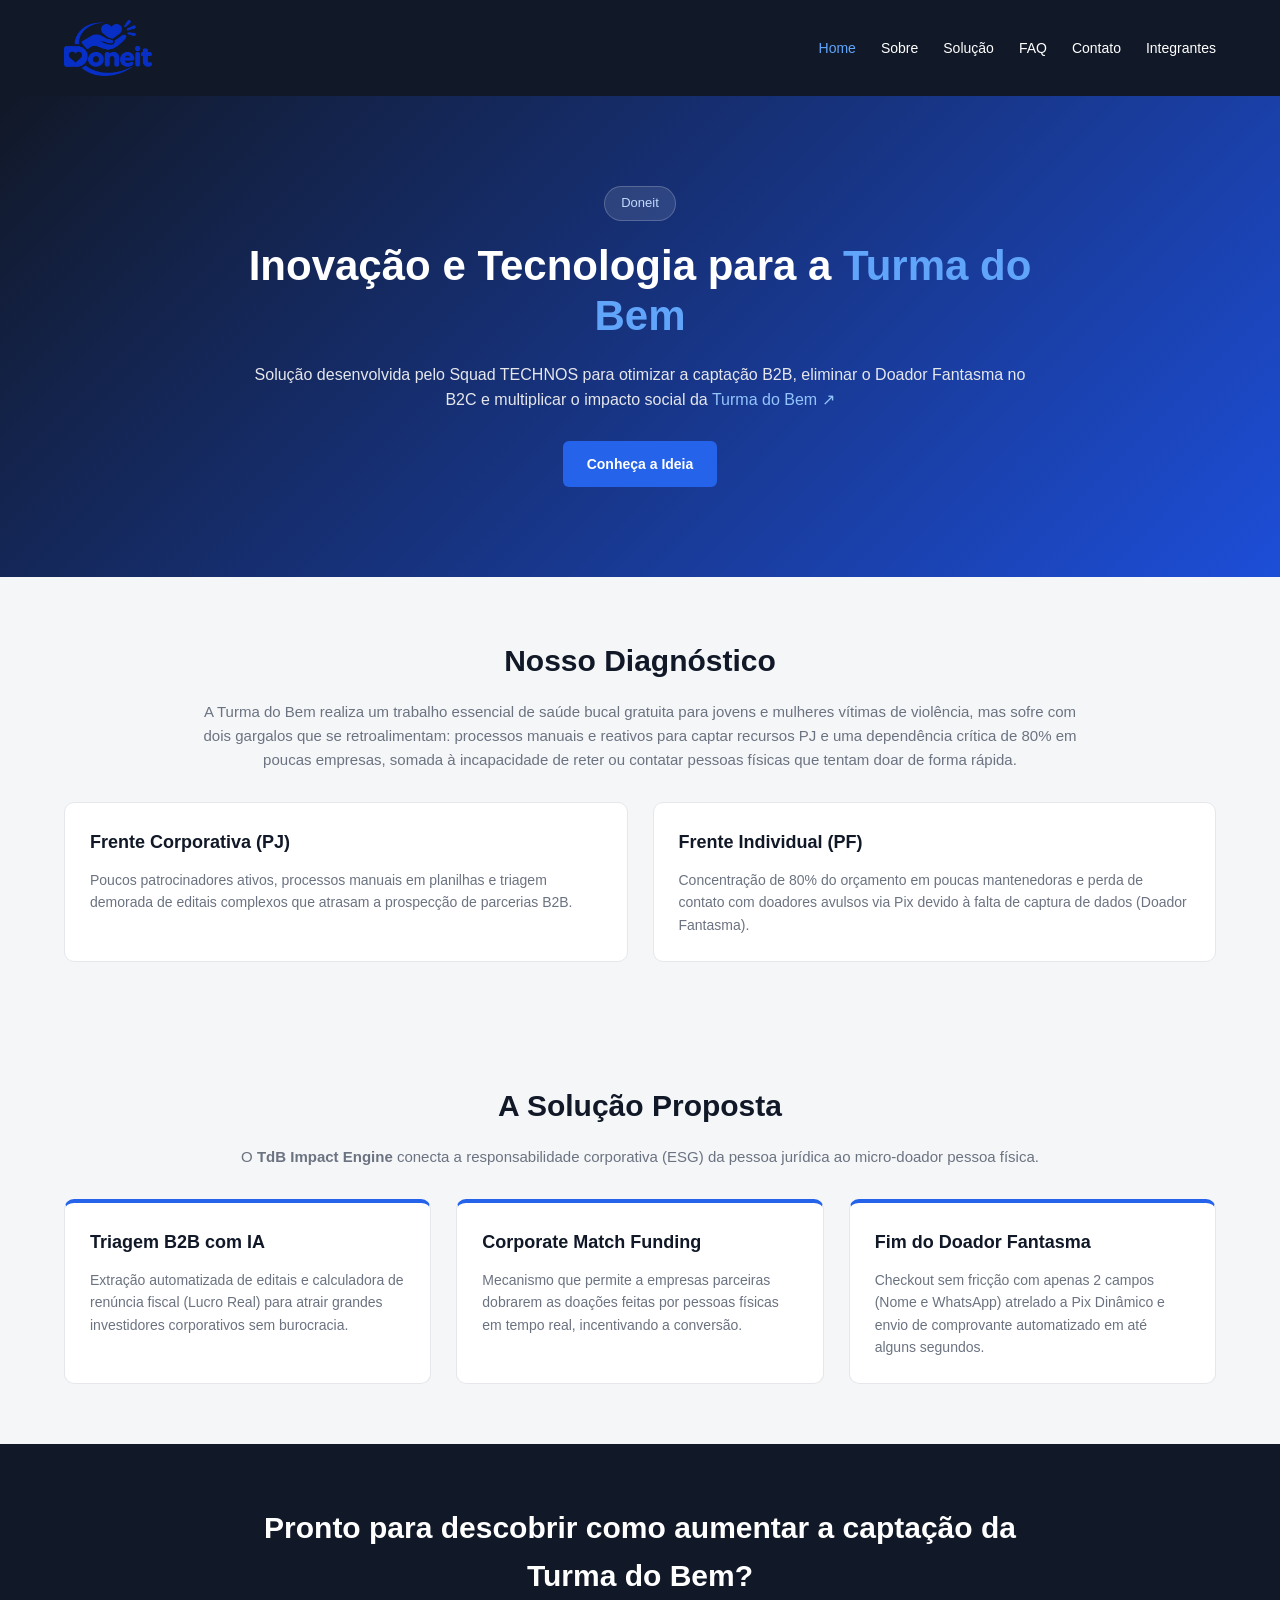
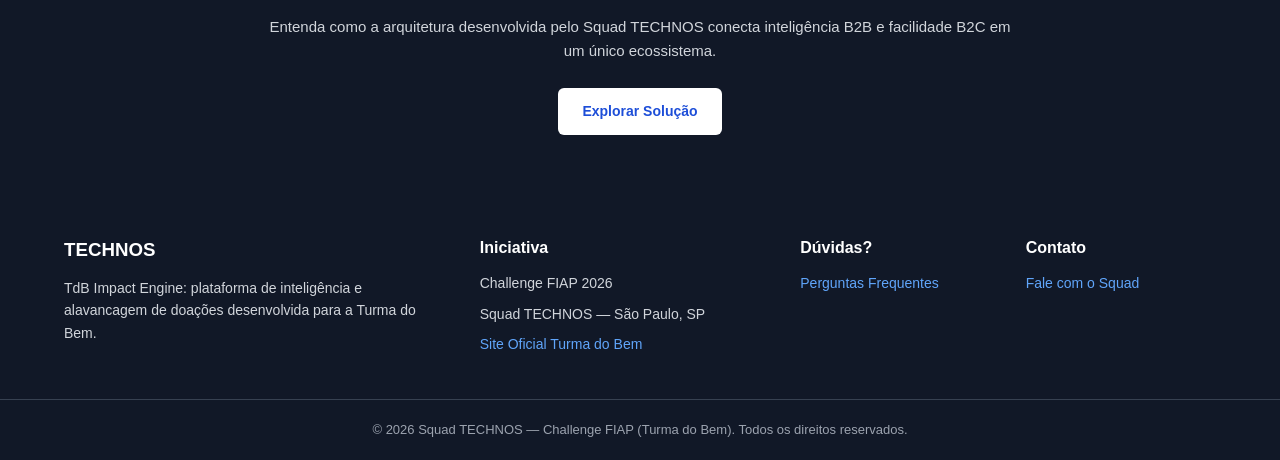
==== commit f0e6601d: "feat: manipulando elementos com js" ====
--- a/index.html
+++ b/index.html
@@ -5,15 +5,12 @@
 <head>
 
   <meta charset="UTF-8">
-
   <meta name="viewport" content="width=device-width, initial-scale=1.0">
 
-  <title>TECHNOS - Doneit</title>
+  <title>Doneit</title>
 
   <link rel="stylesheet" href="css/style.css">
-
-  <link rel="icon" href="imagens/icon technos.jpeg" type="image/jpeg">
-
+  <link rel="stylesheet" href="css/responsivo.css">
 
 </head>
 
@@ -25,9 +22,11 @@
 
     <div class="container header-container">
       <div class="logo">
-        <a href="index.html">TECHNOS</a>
+        <a href="index.html"><img src="./images/doneit_logo_nav.png" alt="Doneit - página inicial"></a>
       </div>
-      <nav class="nav-menu">
+      <button class="menu-toggle" type="button" aria-label="Abrir menu" aria-expanded="false"
+        aria-controls="menu-principal"><span></span><span></span><span></span></button>
+      <nav class="nav-menu" id="menu-principal">
         <ul>
           <li><a href="index.html" class="active">Home</a></li>
           <li><a href="paginas/sobre.html">Sobre</a></li>
@@ -42,7 +41,7 @@
   </header>
 
 
-  
+
   <!-- HOME -->
 
   <section class="hero">
@@ -51,32 +50,39 @@
       <span class="badge-solucao">Doneit</span>
       <h1 class="hero-title">Inovação e Tecnologia para a <span>Turma do Bem</span></h1>
       <p class="hero-description">
-        Solução desenvolvida pelo Squad TECHNOS para otimizar a captação B2B, eliminar o Doador Fantasma no B2C e multiplicar o impacto social da <a href="https://turmadobem.org.br/" target="_blank" rel="noopener noreferrer" class="link-externo" title="Clique para acessar o site oficial da Turma do Bem">Turma do Bem ↗</a>
+        Solução desenvolvida pelo Squad TECHNOS para otimizar a captação B2B, eliminar o Doador Fantasma no B2C e
+        multiplicar o impacto social da <a href="https://turmadobem.org.br/" target="_blank" rel="noopener noreferrer"
+          class="link-externo" title="Clique para acessar o site oficial da Turma do Bem">Turma do Bem ↗</a>
       </p>
       <a href="paginas/sobre.html" class="btn btn-primary">Conheça a Ideia</a>
     </div>
 
   </section>
-      
+
   <!-- DIAGNÓSTICO E GARGALOS DA TURMA DO BEM -->
 
   <section class="section problema">
 
     <div class="container">
       <h2 class="section-title">Nosso Diagnóstico</h2>
-      
+
       <p class="section-subtitle">
-        A Turma do Bem realiza um trabalho essencial de saúde bucal gratuita para jovens e mulheres vítimas de violência, mas sofre com dois gargalos que se retroalimentam: processos manuais e reativos para captar recursos PJ e uma dependência crítica de 80% em poucas empresas, somada à incapacidade de reter ou contatar pessoas físicas que tentam doar de forma rápida.
+        A Turma do Bem realiza um trabalho essencial de saúde bucal gratuita para jovens e mulheres vítimas de
+        violência, mas sofre com dois gargalos que se retroalimentam: processos manuais e reativos para captar recursos
+        PJ e uma dependência crítica de 80% em poucas empresas, somada à incapacidade de reter ou contatar pessoas
+        físicas que tentam doar de forma rápida.
       </p>
-      
+
       <div class="grid-2">
         <div class="card">
           <h3>Frente Corporativa (PJ)</h3>
-          <p>Poucos patrocinadores ativos, processos manuais em planilhas e triagem demorada de editais complexos que atrasam a prospecção de parcerias B2B.</p>
+          <p>Poucos patrocinadores ativos, processos manuais em planilhas e triagem demorada de editais complexos que
+            atrasam a prospecção de parcerias B2B.</p>
         </div>
         <div class="card">
           <h3>Frente Individual (PF)</h3>
-          <p>Concentração de 80% do orçamento em poucas mantenedoras e perda de contato com doadores avulsos via Pix devido à falta de captura de dados (Doador Fantasma).</p>
+          <p>Concentração de 80% do orçamento em poucas mantenedoras e perda de contato com doadores avulsos via Pix
+            devido à falta de captura de dados (Doador Fantasma).</p>
         </div>
       </div>
     </div>
@@ -84,28 +90,32 @@
   </section>
 
   <!-- SOLUÇÃO -->
-   
+
   <section class="section proposta">
 
     <div class="container">
       <h2 class="section-title">A Solução Proposta</h2>
 
       <p class="section-subtitle">
-        O <strong>TdB Impact Engine</strong> conecta a responsabilidade corporativa (ESG) da pessoa jurídica ao micro-doador pessoa física.
+        O <strong>TdB Impact Engine</strong> conecta a responsabilidade corporativa (ESG) da pessoa jurídica ao
+        micro-doador pessoa física.
       </p>
-      
+
       <div class="grid-3">
         <div class="card card-highlight">
           <h3>Triagem B2B com IA</h3>
-          <p>Extração automatizada de editais e calculadora de renúncia fiscal (Lucro Real) para atrair grandes investidores corporativos sem burocracia.</p>
+          <p>Extração automatizada de editais e calculadora de renúncia fiscal (Lucro Real) para atrair grandes
+            investidores corporativos sem burocracia.</p>
         </div>
         <div class="card card-highlight">
           <h3>Corporate Match Funding</h3>
-          <p>Mecanismo que permite a empresas parceiras dobrarem as doações feitas por pessoas físicas em tempo real, incentivando a conversão.</p>
+          <p>Mecanismo que permite a empresas parceiras dobrarem as doações feitas por pessoas físicas em tempo real,
+            incentivando a conversão.</p>
         </div>
         <div class="card card-highlight">
           <h3>Fim do Doador Fantasma</h3>
-          <p>Checkout sem fricção com apenas 2 campos (Nome e WhatsApp) atrelado a Pix Dinâmico e envio de comprovante automatizado em até alguns segundos.</p>
+          <p>Checkout sem fricção com apenas 2 campos (Nome e WhatsApp) atrelado a Pix Dinâmico e envio de comprovante
+            automatizado em até alguns segundos.</p>
         </div>
       </div>
     </div>
@@ -118,8 +128,9 @@
 
     <div class="container destaque-container">
       <h2>Pronto para descobrir como aumentar a captação da Turma do Bem?</h2>
-      <p>Entenda como a arquitetura desenvolvida pelo Squad TECHNOS conecta inteligência B2B e facilidade B2C em um único ecossistema.</p>
-      <a href="paginas/solucao.html" class="btn btn-secondary">Explorar Solução</a>
+      <p>Entenda como a arquitetura desenvolvida pelo Squad TECHNOS conecta inteligência B2B e facilidade B2C em um
+        único ecossistema.</p>
+      <a href="paginas/solucao/doar.html" class="btn btn-secondary">Explorar Solução</a>
     </div>
 
   </section>
@@ -140,7 +151,8 @@
         <h4 class="footer-heading">Iniciativa</h4>
         <p class="footer-text">Challenge FIAP 2026</p>
         <p class="footer-text">Squad TECHNOS — São Paulo, SP</p>
-        <p class="footer-text"><a href="https://turmadobem.org.br/" target="_blank" rel="noopener noreferrer">Site Oficial Turma do Bem</a></p>
+        <p class="footer-text"><a href="https://turmadobem.org.br/" target="_blank" rel="noopener noreferrer">Site
+            Oficial Turma do Bem</a></p>
       </div>
 
       <div class="footer-col">
@@ -160,9 +172,10 @@
         <p>&copy; 2026 Squad TECHNOS — Challenge FIAP (Turma do Bem). Todos os direitos reservados.</p>
       </div>
     </div>
-    
+
   </footer>
 
+  <script src="js/main.js"></script>
 </body>
 
 </html>
--- a/css/style.css
+++ b/css/style.css
@@ -271,14 +271,7 @@
 
 /* Responsividade */
 
-@media (max-width: 850px) {
-    .header-container {
-        flex-direction: column;
-    }
-
-    .nav-menu ul {
-        justify-content: center;
-    }
+@media (max-width: 991px) {
 
     .grid-3 {
         grid-template-columns: repeat(2, minmax(0, 1fr));
@@ -297,7 +290,7 @@
     }
 }
 
-@media (max-width: 500px) {
+@media (max-width: 767px) {
     .grid-2,
     .grid-3,
     .footer-grid {
@@ -321,10 +314,6 @@
         font-size: 14px;
     }
 
-    .nav-menu ul {
-        gap: 12px 18px;
-    }
-
     .card {
         padding: 20px;
     }
--- a/css/responsivo.css
+++ b/css/responsivo.css
@@ -0,0 +1,241 @@
+/* ==========================================================
+   TECHNOS - SPRINT 02 | Responsividade e componentes interativos
+   Breakpoints: mobile até 480px | tablet 768px | desktop 992px | telas grandes 1300px
+   Carregado por TODAS as páginas, depois do CSS específico de cada uma.
+   ========================================================== */
+
+/* ---------- 1. Segurança contra vazamento lateral ---------- */
+img,
+video {
+    max-width: 100%;
+}
+
+/* ---------- 2. Logo da navbar ---------- */
+.logo img {
+    display: block;
+    height: 56px;
+    width: auto;
+}
+
+/* ---------- 3. Menu hambúrguer (escondido no desktop) ---------- */
+.menu-toggle {
+    display: none;
+    background: none;
+    border: 0;
+    cursor: pointer;
+    padding: 8px;
+}
+
+.menu-toggle span {
+    display: block;
+    width: 26px;
+    height: 3px;
+    margin: 5px 0;
+    background-color: #fff;
+    border-radius: 2px;
+    transition: transform 0.3s, opacity 0.3s;
+}
+
+.menu-toggle[aria-expanded="true"] span:nth-child(1) {
+    transform: translateY(8px) rotate(45deg);
+}
+
+.menu-toggle[aria-expanded="true"] span:nth-child(2) {
+    opacity: 0;
+}
+
+.menu-toggle[aria-expanded="true"] span:nth-child(3) {
+    transform: translateY(-8px) rotate(-45deg);
+}
+
+/* ---------- 4. Validação de formulários ---------- */
+.erro-msg {
+    display: block;
+    margin: 4px 0 10px;
+    color: #dc2626;
+    font-size: 13px;
+}
+
+form input.campo-invalido,
+form textarea.campo-invalido {
+    border: 2px solid #dc2626;
+}
+
+form input.campo-valido,
+form textarea.campo-valido {
+    border: 2px solid #16a34a;
+}
+
+.form-sucesso {
+    margin-top: 14px;
+    padding: 12px;
+    border-radius: 8px;
+    background-color: #dcfce7;
+    color: #166534;
+    font-weight: bold;
+}
+
+/* ---------- 5. Acordeão do FAQ ---------- */
+.js-ativo .faq-card h3 {
+    display: flex;
+    justify-content: space-between;
+    align-items: center;
+    gap: 12px;
+    cursor: pointer;
+    margin-bottom: 0;
+}
+
+.js-ativo .faq-card h3::after {
+    content: "+";
+    font-size: 22px;
+    color: #2563eb;
+}
+
+.js-ativo .faq-card.aberto h3::after {
+    content: "−";
+}
+
+.js-ativo .faq-card h3:focus-visible {
+    outline: 2px solid #2563eb;
+    outline-offset: 4px;
+}
+
+.js-ativo .faq-card p {
+    display: none;
+    margin-top: 10px;
+}
+
+.js-ativo .faq-card.aberto p {
+    display: block;
+}
+
+/* ---------- 6. Página de doação (interações da solução) ---------- */
+.itens-doacao a {
+    cursor: pointer;
+}
+
+.itens-doacao a.selecionado {
+    outline: 3px solid #2563eb;
+    background-color: #eff6ff;
+}
+
+.formas-pagamento button {
+    cursor: pointer;
+}
+
+.formas-pagamento button.selecionado {
+    outline: 3px solid #2563eb;
+}
+
+.resumo-doacao {
+    margin: 14px 0;
+    padding: 12px;
+    border-radius: 8px;
+    background-color: #eff6ff;
+    color: #1e3a8a;
+    font-weight: bold;
+    text-align: center;
+}
+
+.titulo-pagina {
+    text-align: center;
+    margin: 30px auto 0;
+    font-size: 30px;
+    color: #111827;
+}
+
+/* ---------- 7. Tablet e mobile (até 991px): header com menu recolhível ---------- */
+@media (max-width: 991px) {
+    .header-container,
+    .nav-container {
+        flex-direction: row;
+        flex-wrap: wrap;
+        justify-content: space-between;
+        align-items: center;
+    }
+
+    .menu-toggle {
+        display: block;
+    }
+
+    .nav-menu {
+        display: none;
+        width: 100%;
+    }
+
+    .nav-menu.aberto {
+        display: block;
+    }
+
+    .nav-menu ul {
+        flex-direction: column;
+        align-items: stretch;
+        gap: 0;
+    }
+
+    .nav-menu li a {
+        display: block;
+        padding: 14px 8px;
+        font-size: 16px;
+        border-top: 1px solid rgba(255, 255, 255, 0.12);
+    }
+}
+
+/* ---------- 7b. Doação em tablet/mobile: grade e pagamento adaptáveis ---------- */
+@media (max-width: 991px) {
+    .itens-doacao {
+        grid-template-columns: repeat(2, minmax(0, 1fr));
+    }
+}
+
+@media (max-width: 767px) {
+    .itens-doacao a {
+        min-width: 0;
+    }
+
+    .itens-doacao img {
+        width: 100%;
+        max-width: 120px;
+        height: auto;
+    }
+
+    .formas-pagamento {
+        flex-wrap: wrap;
+        justify-content: center;
+    }
+}
+
+/* ---------- 8. Mobile pequeno (até 480px) ---------- */
+@media (max-width: 480px) {
+    .logo img {
+        height: 44px;
+    }
+
+    .titulo-pagina {
+        font-size: 24px;
+    }
+
+    form {
+        padding: 18px;
+    }
+
+    form input,
+    form textarea {
+        max-width: 100%;
+    }
+}
+
+/* ---------- 9. Tablet (a partir de 768px) ---------- */
+@media (min-width: 768px) {
+    .titulo-pagina {
+        font-size: 34px;
+    }
+}
+
+/* ---------- 10. Telas grandes (a partir de 1300px) ---------- */
+@media (min-width: 1300px) {
+    .container,
+    .nav-container {
+        max-width: 1240px;
+    }
+}
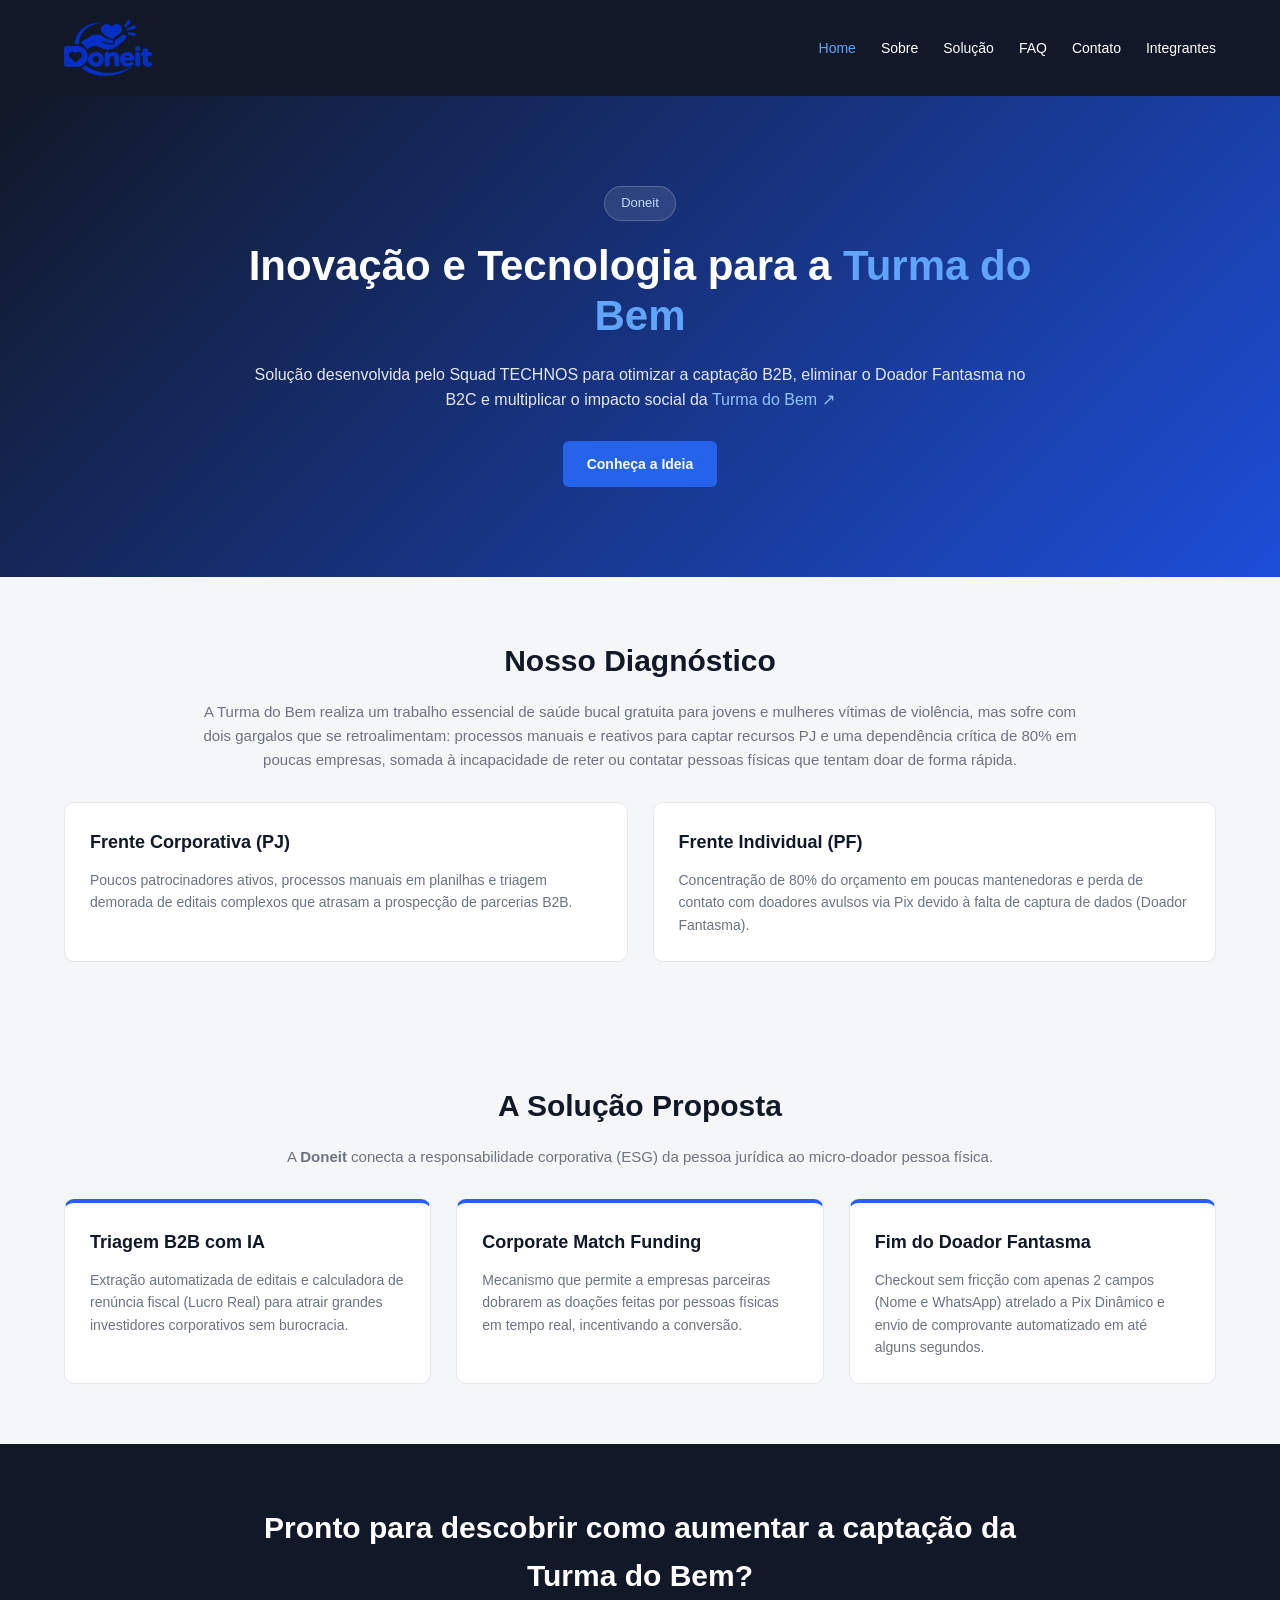
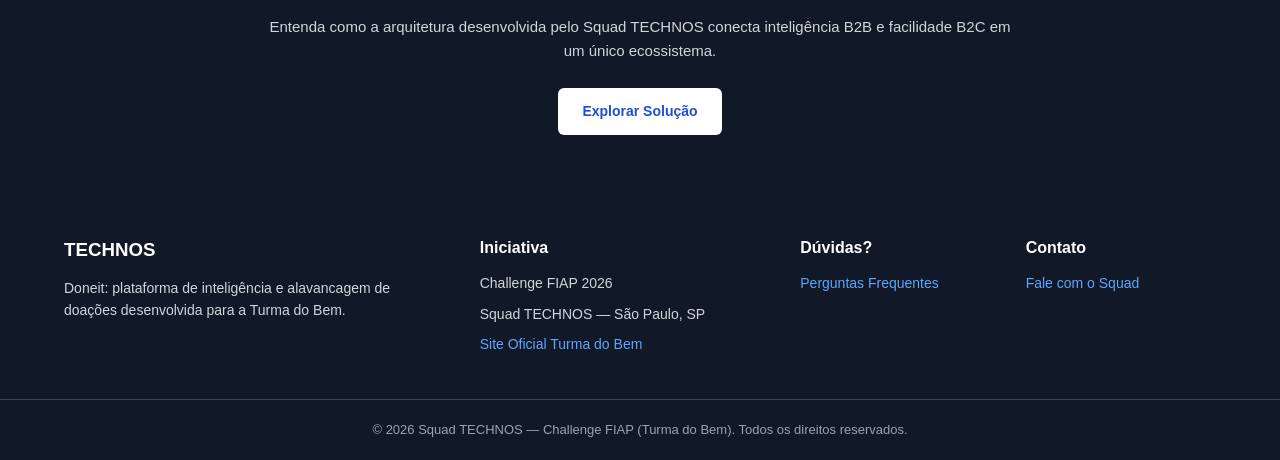
==== commit 75ae9f3e: "feat: ajustando footer das pages" ====
--- a/index.html
+++ b/index.html
@@ -97,7 +97,7 @@
       <h2 class="section-title">A Solução Proposta</h2>
 
       <p class="section-subtitle">
-        O <strong>TdB Impact Engine</strong> conecta a responsabilidade corporativa (ESG) da pessoa jurídica ao
+        A <strong>Doneit</strong> conecta a responsabilidade corporativa (ESG) da pessoa jurídica ao
         micro-doador pessoa física.
       </p>
 
@@ -143,7 +143,7 @@
       <div class="footer-col">
         <h3 class="footer-logo">TECHNOS</h3>
         <p class="footer-text">
-          TdB Impact Engine: plataforma de inteligência e alavancagem de doações desenvolvida para a Turma do Bem.
+          Doneit: plataforma de inteligência e alavancagem de doações desenvolvida para a Turma do Bem.
         </p>
       </div>
 
